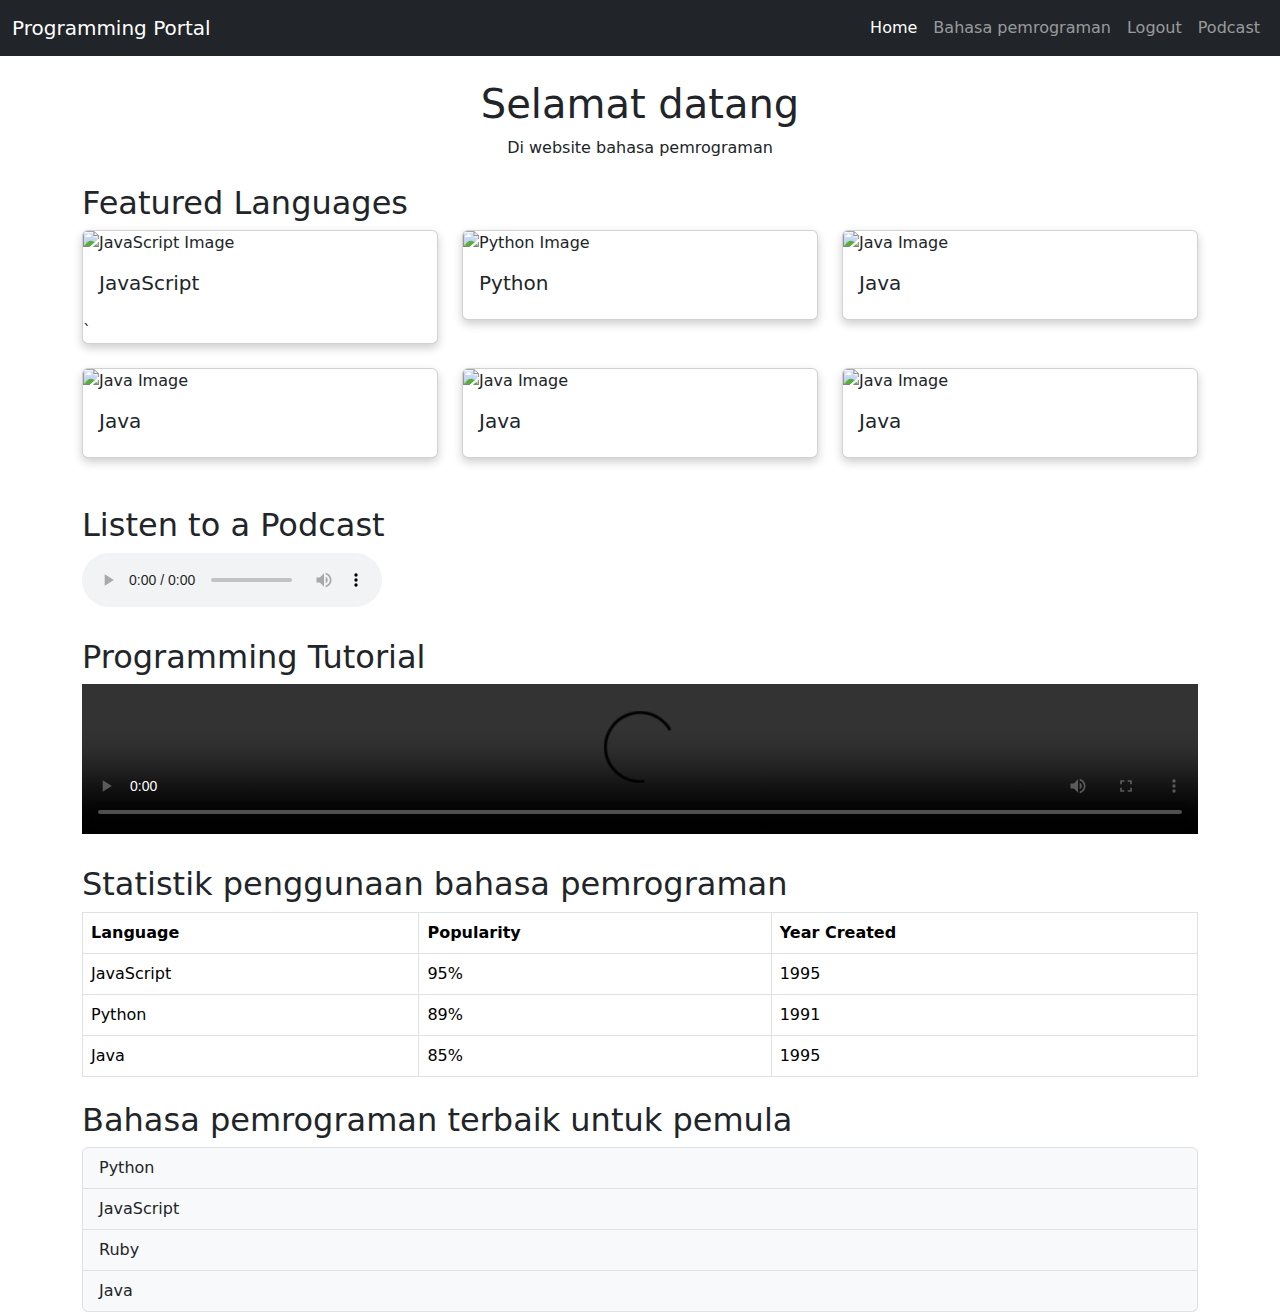
==== index.html @ 71c2c848 "first commit" ====
<!DOCTYPE html>
<html lang="en">
<head>
    <meta charset="UTF-8">
    <meta name="viewport" content="width=device-width, initial-scale=1.0">
    <title>Programming Languages Portal</title>
    <link href="https://cdn.jsdelivr.net/npm/bootstrap@5.3.0/dist/css/bootstrap.min.css" rel="stylesheet">
    <link rel="stylesheet" href="css/styles.css">
</head>
<body>
    <nav class="navbar navbar-expand-lg navbar-dark bg-dark">
        <div class="container-fluid">
            <a class="navbar-brand" href="#">Programming Portal</a>
            <button class="navbar-toggler" type="button" data-bs-toggle="collapse" data-bs-target="#navbarNav">
                <span class="navbar-toggler-icon"></span>
            </button>
            <div class="collapse navbar-collapse" id="navbarNav">
                <ul class="navbar-nav ms-auto">
                    <li class="nav-item">
                        <a class="nav-link active" href="#">Home</a>
                    </li>
                    <li class="nav-item">
                        <a class="nav-link" href="#languages">Bahasa pemrograman</a>
                    </li>
                    <li class="nav-item">
                        <a class="nav-link" href="login.html">Logout</a>
                    </li>
                    <li class="nav-item">
                        <a class="nav-link" href="#podcast">Podcast</a>
                    </li>
                </ul>
            </div>
        </div>
    </nav>

    <div class="container mt-4">
        <header class="text-center">
            <h1>Selamat datang</h1>
            <p>Di website bahasa pemrograman</p>
        </header>

        <section id="languages" class="mt-4">
            <h2>Featured Languages</h2>
            <div class="row">
                <div class="col-md-4">
                    <div class="card mb-4">
                        <img src="https://via.placeholder.com/150" class="card-img-top" alt="JavaScript Image">
                        <div class="card-body">
                            <h5 class="card-title">JavaScript</h5>
                            <p class="card-text"></p>
                        </div>`
                    </div>
                </div>
                <div class="col-md-4">
                    <div class="card mb-4">
                        <img src="https://via.placeholder.com/150" class="card-img-top" alt="Python Image">
                        <div class="card-body">
                            <h5 class="card-title">Python</h5>
                            <p class="card-text"></p>
                        </div>
                    </div>
                </div>
                <div class="col-md-4">
                    <div class="card mb-4">
                        <img src="https://via.placeholder.com/150" class="card-img-top" alt="Java Image">
                        <div class="card-body">
                            <h5 class="card-title">Java</h5>
                            <p class="card-text"></p>
                        </div>
                    </div>
                </div>
                <div class="col-md-4">
                    <div class="card mb-4">
                        <img src="https://via.placeholder.com/150" class="card-img-top" alt="Java Image">
                        <div class="card-body">
                            <h5 class="card-title">Java</h5>
                            <p class="card-text"></p>
                        </div>
                    </div>
                </div>
                <div class="col-md-4">
                    <div class="card mb-4">
                        <img src="https://via.placeholder.com/150" class="card-img-top" alt="Java Image">
                        <div class="card-body">
                            <h5 class="card-title">Java</h5>
                            <p class="card-text"></p>
                        </div>
                    </div>
                </div>
                <div class="col-md-4">
                    <div class="card mb-4">
                        <img src="https://via.placeholder.com/150" class="card-img-top" alt="Java Image">
                        <div class="card-body">
                            <h5 class="card-title">Java</h5>
                            <p class="card-text"></p>
                        </div>
                    </div>
                </div>
            </div>
        </section>

        <section id="podcast"class="mt-4">
            <h2>Listen to a Podcast</h2>
            <audio controls>
                <source src="sample-audio.mp3" type="audio/mpeg">
                Your browser does not support the audio element.
            </audio>
        </section>

        <section class="mt-4">
            <h2>Programming Tutorial</h2>
            <video controls width="100%">
                <source src="sample-video.mp4" type="video/mp4">
                Your browser does not support the video element.
            </video>
        </section>

        <section class="mt-4">
            <h2>Statistik penggunaan bahasa pemrograman</h2>
            <table class="table table-bordered">
                <thead>
                    <tr>
                        <th>Language</th>
                        <th>Popularity</th>
                        <th>Year Created</th>
                    </tr>
                </thead>
                <tbody>
                    <tr>
                        <td>JavaScript</td>
                        <td>95%</td>
                        <td>1995</td>
                    </tr>
                    <tr>
                        <td>Python</td>
                        <td>89%</td>
                        <td>1991</td>
                    </tr>
                    <tr>
                        <td>Java</td>
                        <td>85%</td>
                        <td>1995</td>
                    </tr>
                </tbody>
            </table>
        </section>

        <section class="mt-4">
            <h2>Bahasa pemrograman terbaik untuk pemula</h2>
            <ul class="list-group">
                <li class="list-group-item">Python</li>
                <li class="list-group-item">JavaScript</li>
                <li class="list-group-item">Ruby</li>
                <li class="list-group-item">Java</li>
            </ul>
        </section>
    </div>

  
    <script src="https://cdn.jsdelivr.net/npm/bootstrap@5.3.0/dist/js/bootstrap.bundle.min.js"></script>
</body>
</html>
---- css/styles.css ----
html, body {
    height: 100%;
}

.card {
    box-shadow: 0px 4px 10px rgba(0, 0, 0, 0.2);
}

.list-group-item {
    background-color: #f8f9fa;
}

.footer {
    padding: 15px;
    text-align: center;
    color: white;
}
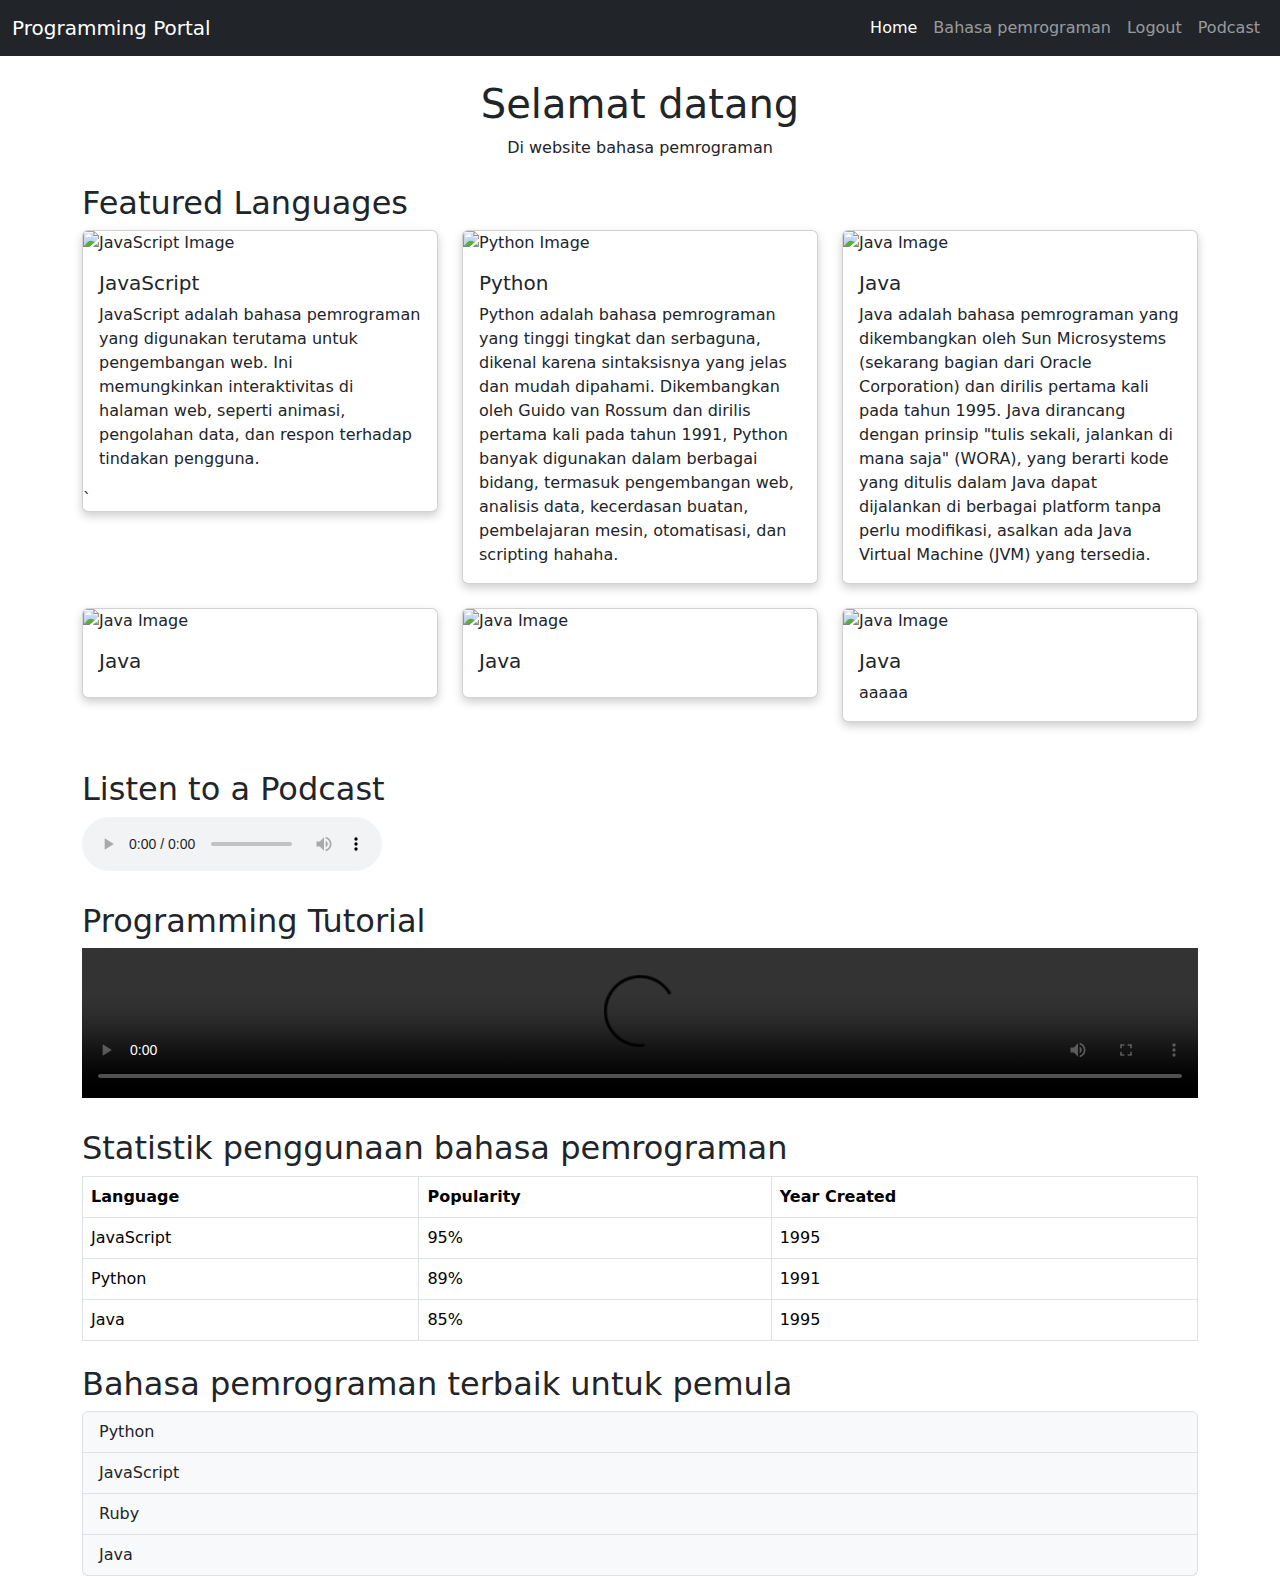
==== commit 5b2179a8: "test" ====
--- a/index.html
+++ b/index.html
@@ -1,162 +1,215 @@
 <!DOCTYPE html>
 <html lang="en">
-<head>
-    <meta charset="UTF-8">
-    <meta name="viewport" content="width=device-width, initial-scale=1.0">
+  <head>
+    <meta charset="UTF-8" />
+    <meta name="viewport" content="width=device-width, initial-scale=1.0" />
     <title>Programming Languages Portal</title>
-    <link href="https://cdn.jsdelivr.net/npm/bootstrap@5.3.0/dist/css/bootstrap.min.css" rel="stylesheet">
-    <link rel="stylesheet" href="css/styles.css">
-</head>
-<body>
+    <link
+      href="https://cdn.jsdelivr.net/npm/bootstrap@5.3.0/dist/css/bootstrap.min.css"
+      rel="stylesheet"
+    />
+    <link rel="stylesheet" href="css/styles.css" />
+  </head>
+  <body>
     <nav class="navbar navbar-expand-lg navbar-dark bg-dark">
-        <div class="container-fluid">
-            <a class="navbar-brand" href="#">Programming Portal</a>
-            <button class="navbar-toggler" type="button" data-bs-toggle="collapse" data-bs-target="#navbarNav">
-                <span class="navbar-toggler-icon"></span>
-            </button>
-            <div class="collapse navbar-collapse" id="navbarNav">
-                <ul class="navbar-nav ms-auto">
-                    <li class="nav-item">
-                        <a class="nav-link active" href="#">Home</a>
-                    </li>
-                    <li class="nav-item">
-                        <a class="nav-link" href="#languages">Bahasa pemrograman</a>
-                    </li>
-                    <li class="nav-item">
-                        <a class="nav-link" href="login.html">Logout</a>
-                    </li>
-                    <li class="nav-item">
-                        <a class="nav-link" href="#podcast">Podcast</a>
-                    </li>
-                </ul>
-            </div>
+      <div class="container-fluid">
+        <a class="navbar-brand" href="#">Programming Portal</a>
+        <button
+          class="navbar-toggler"
+          type="button"
+          data-bs-toggle="collapse"
+          data-bs-target="#navbarNav"
+        >
+          <span class="navbar-toggler-icon"></span>
+        </button>
+        <div class="collapse navbar-collapse" id="navbarNav">
+          <ul class="navbar-nav ms-auto">
+            <li class="nav-item">
+              <a class="nav-link active" href="#">Home</a>
+            </li>
+            <li class="nav-item">
+              <a class="nav-link" href="#languages">Bahasa pemrograman</a>
+            </li>
+            <li class="nav-item">
+              <a class="nav-link" href="login.html">Logout</a>
+            </li>
+            <li class="nav-item">
+              <a class="nav-link" href="#podcast">Podcast</a>
+            </li>
+          </ul>
         </div>
+      </div>
     </nav>
 
     <div class="container mt-4">
-        <header class="text-center">
-            <h1>Selamat datang</h1>
-            <p>Di website bahasa pemrograman</p>
-        </header>
-
-        <section id="languages" class="mt-4">
-            <h2>Featured Languages</h2>
-            <div class="row">
-                <div class="col-md-4">
-                    <div class="card mb-4">
-                        <img src="https://via.placeholder.com/150" class="card-img-top" alt="JavaScript Image">
-                        <div class="card-body">
-                            <h5 class="card-title">JavaScript</h5>
-                            <p class="card-text"></p>
-                        </div>`
-                    </div>
-                </div>
-                <div class="col-md-4">
-                    <div class="card mb-4">
-                        <img src="https://via.placeholder.com/150" class="card-img-top" alt="Python Image">
-                        <div class="card-body">
-                            <h5 class="card-title">Python</h5>
-                            <p class="card-text"></p>
-                        </div>
-                    </div>
-                </div>
-                <div class="col-md-4">
-                    <div class="card mb-4">
-                        <img src="https://via.placeholder.com/150" class="card-img-top" alt="Java Image">
-                        <div class="card-body">
-                            <h5 class="card-title">Java</h5>
-                            <p class="card-text"></p>
-                        </div>
-                    </div>
-                </div>
-                <div class="col-md-4">
-                    <div class="card mb-4">
-                        <img src="https://via.placeholder.com/150" class="card-img-top" alt="Java Image">
-                        <div class="card-body">
-                            <h5 class="card-title">Java</h5>
-                            <p class="card-text"></p>
-                        </div>
-                    </div>
-                </div>
-                <div class="col-md-4">
-                    <div class="card mb-4">
-                        <img src="https://via.placeholder.com/150" class="card-img-top" alt="Java Image">
-                        <div class="card-body">
-                            <h5 class="card-title">Java</h5>
-                            <p class="card-text"></p>
-                        </div>
-                    </div>
-                </div>
-                <div class="col-md-4">
-                    <div class="card mb-4">
-                        <img src="https://via.placeholder.com/150" class="card-img-top" alt="Java Image">
-                        <div class="card-body">
-                            <h5 class="card-title">Java</h5>
-                            <p class="card-text"></p>
-                        </div>
-                    </div>
-                </div>
-            </div>
-        </section>
-
-        <section id="podcast"class="mt-4">
-            <h2>Listen to a Podcast</h2>
-            <audio controls>
-                <source src="sample-audio.mp3" type="audio/mpeg">
-                Your browser does not support the audio element.
-            </audio>
-        </section>
-
-        <section class="mt-4">
-            <h2>Programming Tutorial</h2>
-            <video controls width="100%">
-                <source src="sample-video.mp4" type="video/mp4">
-                Your browser does not support the video element.
-            </video>
-        </section>
-
-        <section class="mt-4">
-            <h2>Statistik penggunaan bahasa pemrograman</h2>
-            <table class="table table-bordered">
-                <thead>
-                    <tr>
-                        <th>Language</th>
-                        <th>Popularity</th>
-                        <th>Year Created</th>
-                    </tr>
-                </thead>
-                <tbody>
-                    <tr>
-                        <td>JavaScript</td>
-                        <td>95%</td>
-                        <td>1995</td>
-                    </tr>
-                    <tr>
-                        <td>Python</td>
-                        <td>89%</td>
-                        <td>1991</td>
-                    </tr>
-                    <tr>
-                        <td>Java</td>
-                        <td>85%</td>
-                        <td>1995</td>
-                    </tr>
-                </tbody>
-            </table>
-        </section>
-
-        <section class="mt-4">
-            <h2>Bahasa pemrograman terbaik untuk pemula</h2>
-            <ul class="list-group">
-                <li class="list-group-item">Python</li>
-                <li class="list-group-item">JavaScript</li>
-                <li class="list-group-item">Ruby</li>
-                <li class="list-group-item">Java</li>
-            </ul>
-        </section>
+      <header class="text-center">
+        <h1>Selamat datang</h1>
+        <p>Di website bahasa pemrograman</p>
+      </header>
+
+      <section id="languages" class="mt-4">
+        <h2>Featured Languages</h2>
+        <div class="row">
+          <div class="col-md-4">
+            <div class="card mb-4">
+              <img
+                src="https://via.placeholder.com/150"
+                class="card-img-top"
+                alt="JavaScript Image"
+              />
+              <div class="card-body">
+                <h5 class="card-title">JavaScript</h5>
+                <p class="card-text">
+                  JavaScript adalah bahasa pemrograman yang digunakan terutama
+                  untuk pengembangan web. Ini memungkinkan interaktivitas di
+                  halaman web, seperti animasi, pengolahan data, dan respon
+                  terhadap tindakan pengguna.
+                </p>
+              </div>
+              `
+            </div>
+          </div>
+          <div class="col-md-4">
+            <div class="card mb-4">
+              <img
+                src="https://via.placeholder.com/150"
+                class="card-img-top"
+                alt="Python Image"
+              />
+              <div class="card-body">
+                <h5 class="card-title">Python</h5>
+                <p class="card-text">
+                  Python adalah bahasa pemrograman yang tinggi tingkat dan
+                  serbaguna, dikenal karena sintaksisnya yang jelas dan mudah
+                  dipahami. Dikembangkan oleh Guido van Rossum dan dirilis
+                  pertama kali pada tahun 1991, Python banyak digunakan dalam
+                  berbagai bidang, termasuk pengembangan web, analisis data,
+                  kecerdasan buatan, pembelajaran mesin, otomatisasi, dan
+                  scripting hahaha.
+                </p>
+              </div>
+            </div>
+          </div>
+          <div class="col-md-4">
+            <div class="card mb-4">
+              <img
+                src="https://via.placeholder.com/150"
+                class="card-img-top"
+                alt="Java Image"
+              />
+              <div class="card-body">
+                <h5 class="card-title">Java</h5>
+                <p class="card-text">
+                  Java adalah bahasa pemrograman yang dikembangkan oleh Sun
+                  Microsystems (sekarang bagian dari Oracle Corporation) dan
+                  dirilis pertama kali pada tahun 1995. Java dirancang dengan
+                  prinsip "tulis sekali, jalankan di mana saja" (WORA), yang
+                  berarti kode yang ditulis dalam Java dapat dijalankan di
+                  berbagai platform tanpa perlu modifikasi, asalkan ada Java
+                  Virtual Machine (JVM) yang tersedia.
+                </p>
+              </div>
+            </div>
+          </div>
+          <div class="col-md-4">
+            <div class="card mb-4">
+              <img
+                src="https://via.placeholder.com/150"
+                class="card-img-top"
+                alt="Java Image"
+              />
+              <div class="card-body">
+                <h5 class="card-title">Java</h5>
+                <p class="card-text"></p>
+              </div>
+            </div>
+          </div>
+          <div class="col-md-4">
+            <div class="card mb-4">
+              <img
+                src="https://via.placeholder.com/150"
+                class="card-img-top"
+                alt="Java Image"
+              />
+              <div class="card-body">
+                <h5 class="card-title">Java</h5>
+                <p class="card-text"></p>
+              </div>
+            </div>
+          </div>
+          <div class="col-md-4">
+            <div class="card mb-4">
+              <img
+                src="https://via.placeholder.com/150"
+                class="card-img-top"
+                alt="Java Image"
+              />
+              <div class="card-body">
+                <h5 class="card-title">Java</h5>
+                <p class="card-text">aaaaa</p>
+              </div>
+            </div>
+          </div>
+        </div>
+      </section>
+
+      <section id="podcast" class="mt-4">
+        <h2>Listen to a Podcast</h2>
+        <audio controls>
+          <source src="sample-audio.mp3" type="audio/mpeg" />
+          Your browser does not support the audio element.
+        </audio>
+      </section>
+
+      <section class="mt-4">
+        <h2>Programming Tutorial</h2>
+        <video controls width="100%">
+          <source src="sample-video.mp4" type="video/mp4" />
+          Your browser does not support the video element.
+        </video>
+      </section>
+
+      <section class="mt-4">
+        <h2>Statistik penggunaan bahasa pemrograman</h2>
+        <table class="table table-bordered">
+          <thead>
+            <tr>
+              <th>Language</th>
+              <th>Popularity</th>
+              <th>Year Created</th>
+            </tr>
+          </thead>
+          <tbody>
+            <tr>
+              <td>JavaScript</td>
+              <td>95%</td>
+              <td>1995</td>
+            </tr>
+            <tr>
+              <td>Python</td>
+              <td>89%</td>
+              <td>1991</td>
+            </tr>
+            <tr>
+              <td>Java</td>
+              <td>85%</td>
+              <td>1995</td>
+            </tr>
+          </tbody>
+        </table>
+      </section>
+
+      <section class="mt-4">
+        <h2>Bahasa pemrograman terbaik untuk pemula</h2>
+        <ul class="list-group">
+          <li class="list-group-item">Python</li>
+          <li class="list-group-item">JavaScript</li>
+          <li class="list-group-item">Ruby</li>
+          <li class="list-group-item">Java</li>
+        </ul>
+      </section>
     </div>
 
-  
     <script src="https://cdn.jsdelivr.net/npm/bootstrap@5.3.0/dist/js/bootstrap.bundle.min.js"></script>
-</body>
+  </body>
 </html>
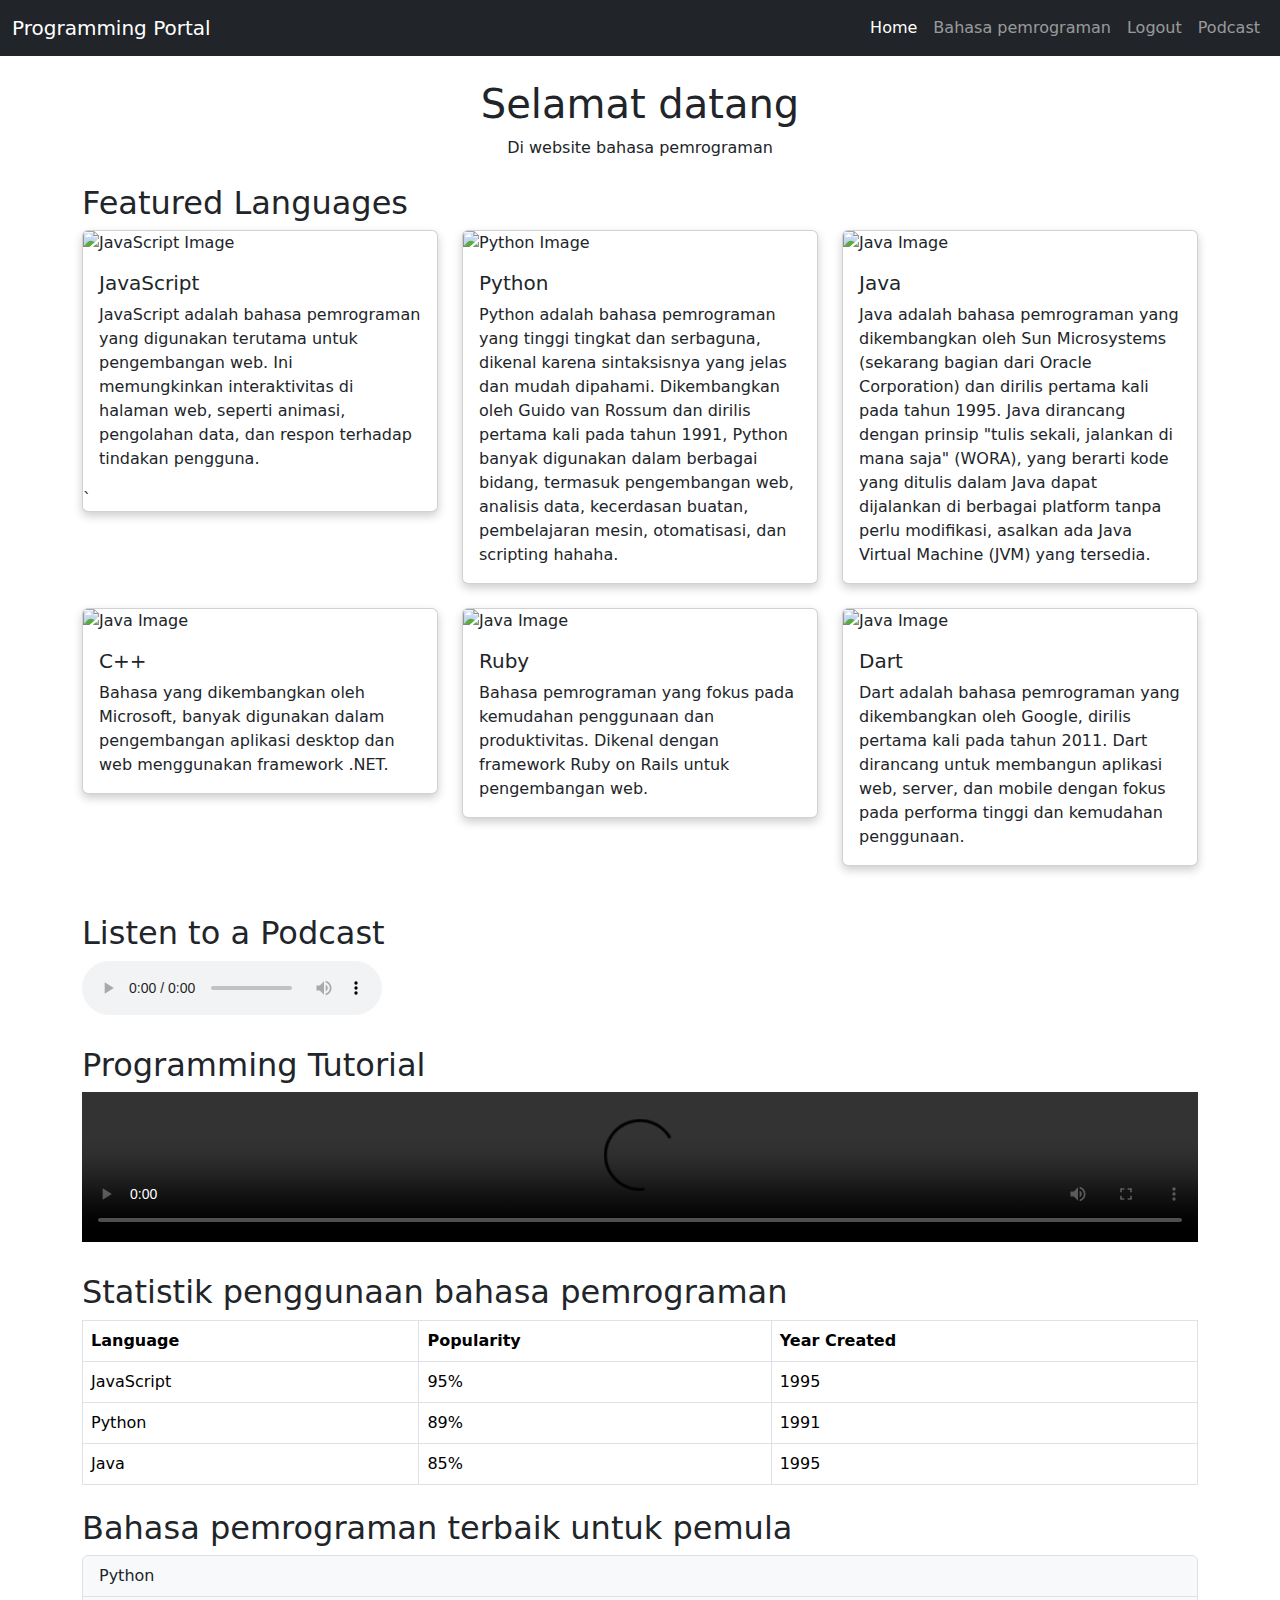
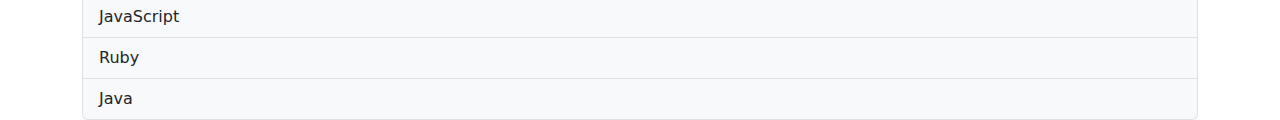
==== commit 89f490d4: "tambah bahasa pemrograman" ====
--- a/index.html
+++ b/index.html
@@ -119,34 +119,47 @@
                 alt="Java Image"
               />
               <div class="card-body">
-                <h5 class="card-title">Java</h5>
-                <p class="card-text"></p>
-              </div>
-            </div>
-          </div>
-          <div class="col-md-4">
-            <div class="card mb-4">
-              <img
-                src="https://via.placeholder.com/150"
-                class="card-img-top"
-                alt="Java Image"
-              />
-              <div class="card-body">
-                <h5 class="card-title">Java</h5>
-                <p class="card-text"></p>
-              </div>
-            </div>
-          </div>
-          <div class="col-md-4">
-            <div class="card mb-4">
-              <img
-                src="https://via.placeholder.com/150"
-                class="card-img-top"
-                alt="Java Image"
-              />
-              <div class="card-body">
-                <h5 class="card-title">Java</h5>
-                <p class="card-text">aaaaa</p>
+                <h5 class="card-title">C++</h5>
+                <p class="card-text">
+                  Bahasa yang dikembangkan oleh Microsoft, banyak digunakan
+                  dalam pengembangan aplikasi desktop dan web menggunakan
+                  framework .NET.
+                </p>
+              </div>
+            </div>
+          </div>
+          <div class="col-md-4">
+            <div class="card mb-4">
+              <img
+                src="https://via.placeholder.com/150"
+                class="card-img-top"
+                alt="Java Image"
+              />
+              <div class="card-body">
+                <h5 class="card-title">Ruby</h5>
+                <p class="card-text">
+                  Bahasa pemrograman yang fokus pada kemudahan penggunaan dan
+                  produktivitas. Dikenal dengan framework Ruby on Rails untuk
+                  pengembangan web.
+                </p>
+              </div>
+            </div>
+          </div>
+          <div class="col-md-4">
+            <div class="card mb-4">
+              <img
+                src="https://via.placeholder.com/150"
+                class="card-img-top"
+                alt="Java Image"
+              />
+              <div class="card-body">
+                <h5 class="card-title">Dart</h5>
+                <p class="card-text">
+                  Dart adalah bahasa pemrograman yang dikembangkan oleh Google,
+                  dirilis pertama kali pada tahun 2011. Dart dirancang untuk
+                  membangun aplikasi web, server, dan mobile dengan fokus pada
+                  performa tinggi dan kemudahan penggunaan.
+                </p>
               </div>
             </div>
           </div>
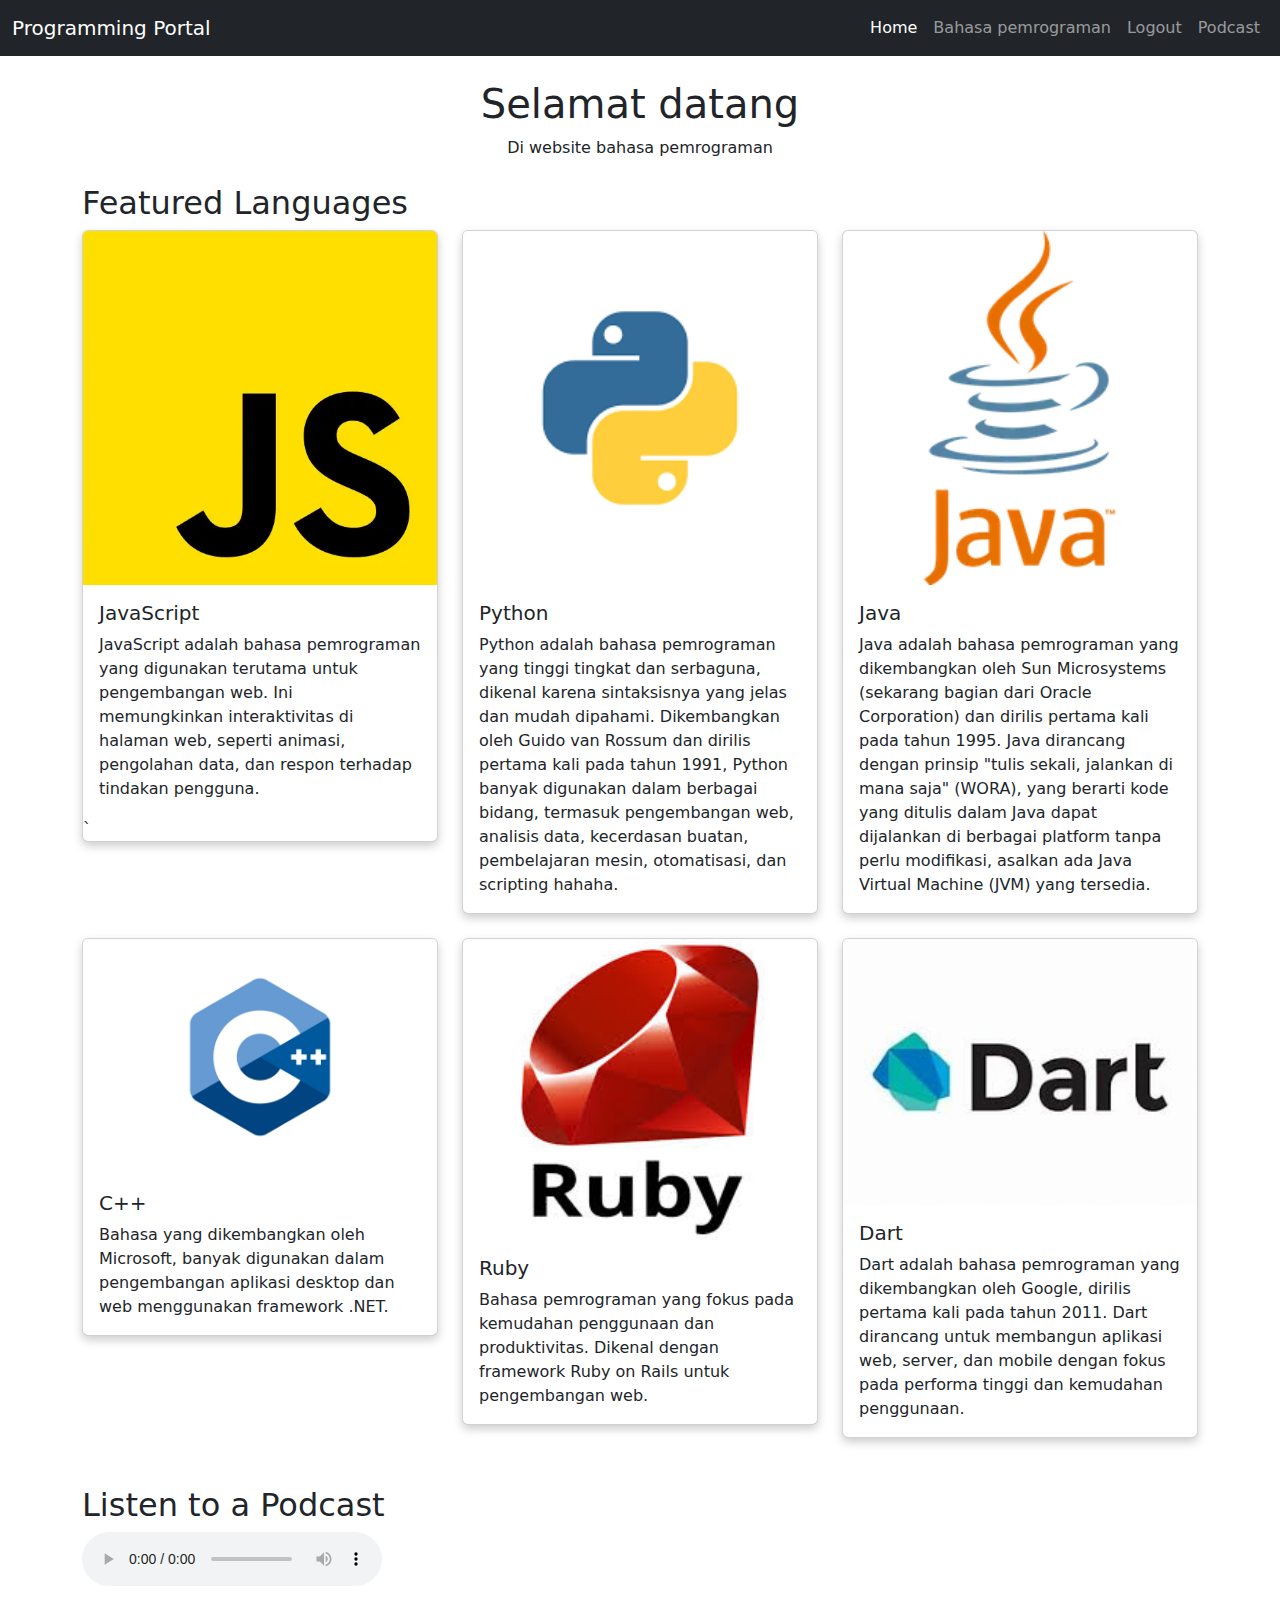
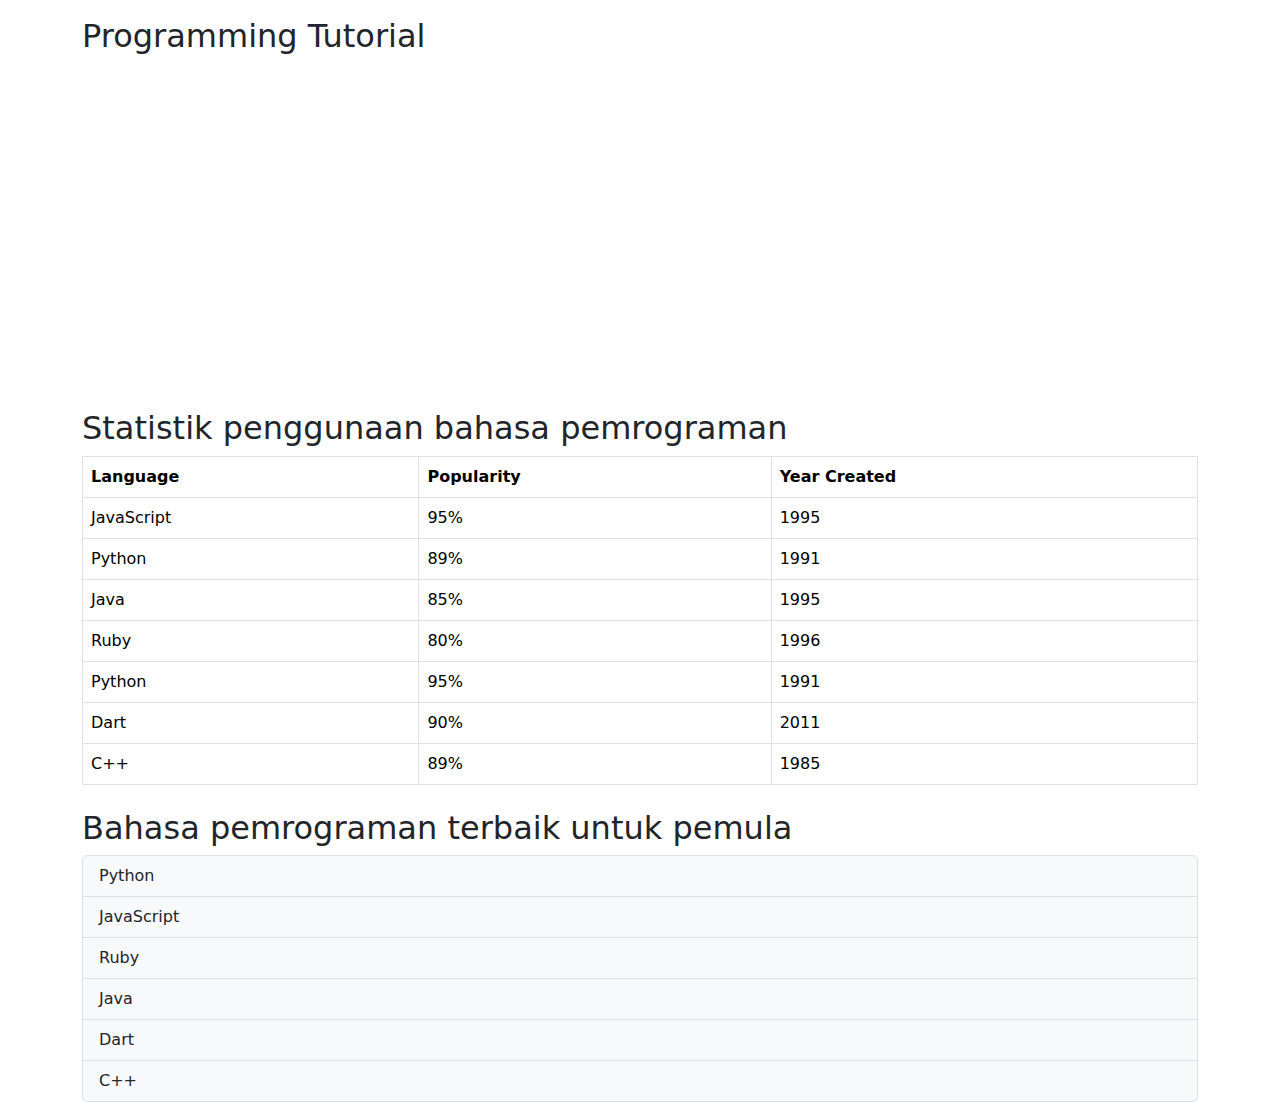
==== commit 36e6f2fe: "feature: add audio, add video and add more stuff" ====
--- a/index.html
+++ b/index.html
@@ -53,7 +53,7 @@
           <div class="col-md-4">
             <div class="card mb-4">
               <img
-                src="https://via.placeholder.com/150"
+                src="image/image-JavaScript.webp"
                 class="card-img-top"
                 alt="JavaScript Image"
               />
@@ -72,7 +72,7 @@
           <div class="col-md-4">
             <div class="card mb-4">
               <img
-                src="https://via.placeholder.com/150"
+                src="image/gambar_python.png"
                 class="card-img-top"
                 alt="Python Image"
               />
@@ -93,7 +93,7 @@
           <div class="col-md-4">
             <div class="card mb-4">
               <img
-                src="https://via.placeholder.com/150"
+                src="image/gambar_java.webp"
                 class="card-img-top"
                 alt="Java Image"
               />
@@ -113,11 +113,7 @@
           </div>
           <div class="col-md-4">
             <div class="card mb-4">
-              <img
-                src="https://via.placeholder.com/150"
-                class="card-img-top"
-                alt="Java Image"
-              />
+              <img src="image/gambar_C++.jpg" class="card-img-top" alt="C++" />
               <div class="card-body">
                 <h5 class="card-title">C++</h5>
                 <p class="card-text">
@@ -131,9 +127,9 @@
           <div class="col-md-4">
             <div class="card mb-4">
               <img
-                src="https://via.placeholder.com/150"
-                class="card-img-top"
-                alt="Java Image"
+                src="image/gambar_ruby.jpg"
+                class="card-img-top"
+                alt="Ruby Image"
               />
               <div class="card-body">
                 <h5 class="card-title">Ruby</h5>
@@ -148,9 +144,9 @@
           <div class="col-md-4">
             <div class="card mb-4">
               <img
-                src="https://via.placeholder.com/150"
-                class="card-img-top"
-                alt="Java Image"
+                src="image/gambar_dart.jpg"
+                class="card-img-top"
+                alt="Dart Image"
               />
               <div class="card-body">
                 <h5 class="card-title">Dart</h5>
@@ -169,17 +165,14 @@
       <section id="podcast" class="mt-4">
         <h2>Listen to a Podcast</h2>
         <audio controls>
-          <source src="sample-audio.mp3" type="audio/mpeg" />
+          <source src="audio/spotifydown.com - Pemuja Rahasia.mp3" type="audio/mpeg" />
           Your browser does not support the audio element.
         </audio>
       </section>
 
       <section class="mt-4">
         <h2>Programming Tutorial</h2>
-        <video controls width="100%">
-          <source src="sample-video.mp4" type="video/mp4" />
-          Your browser does not support the video element.
-        </video>
+        <iframe width="560" height="315" src="https://www.youtube.com/embed/cHKZ7eWiZjM?si=Y8cAEb1rsEZ59eCx" title="YouTube video player" frameborder="0" allow="accelerometer; autoplay; clipboard-write; encrypted-media; gyroscope; picture-in-picture; web-share" referrerpolicy="strict-origin-when-cross-origin" allowfullscreen></iframe>
       </section>
 
       <section class="mt-4">
@@ -208,6 +201,26 @@
               <td>85%</td>
               <td>1995</td>
             </tr>
+            <tr>
+                <td>Ruby</td>
+                <td>80%</td>
+                <td>1996</td>
+              </tr>
+              <tr>
+                <td>Python</td>
+                <td>95%</td>
+                <td>1991</td>
+              </tr>
+              <tr>
+                <td>Dart</td>
+                <td>90%</td>
+                <td>2011</td>
+              </tr>
+              <tr>
+                <td>C++</td>
+                <td>89%</td>
+                <td>1985</td>
+              </tr>
           </tbody>
         </table>
       </section>
@@ -219,6 +232,9 @@
           <li class="list-group-item">JavaScript</li>
           <li class="list-group-item">Ruby</li>
           <li class="list-group-item">Java</li>
+          <li class="list-group-item">Dart</li>
+          <li class="list-group-item">C++</li>
+        
         </ul>
       </section>
     </div>
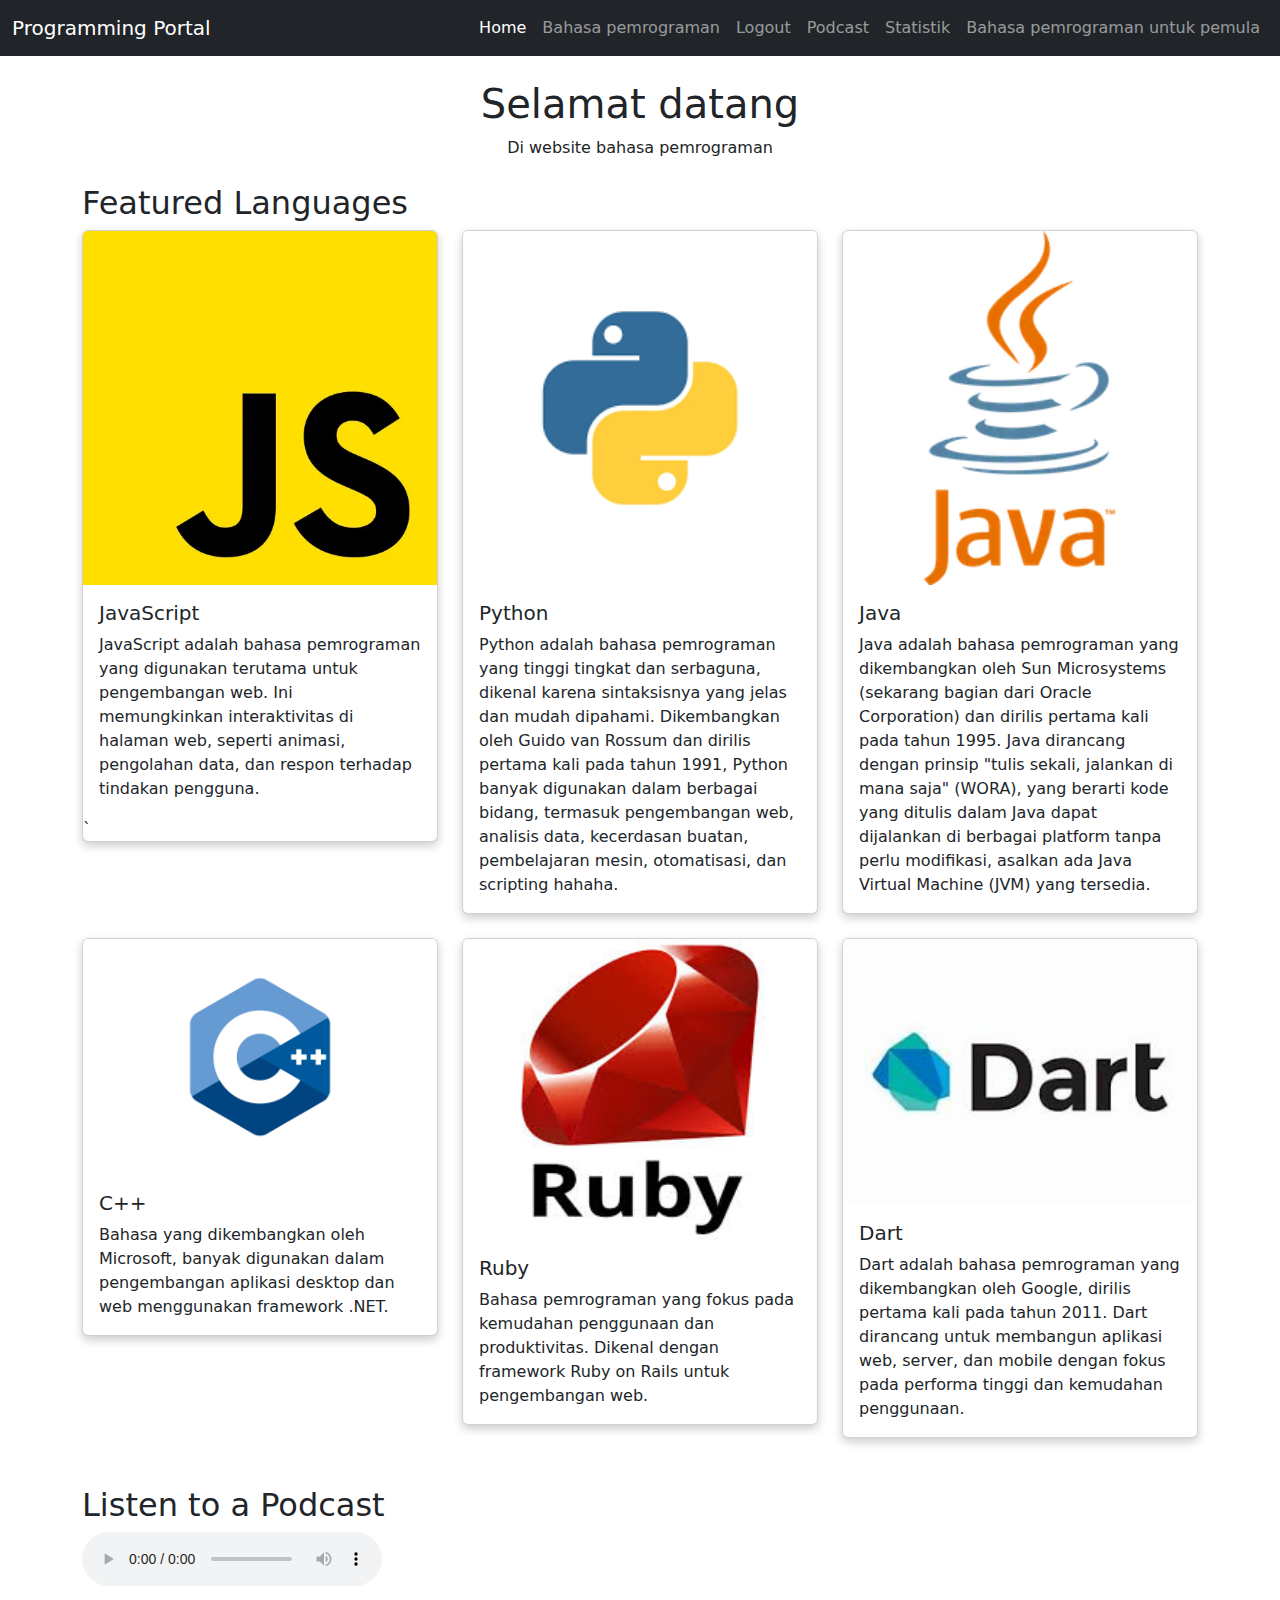
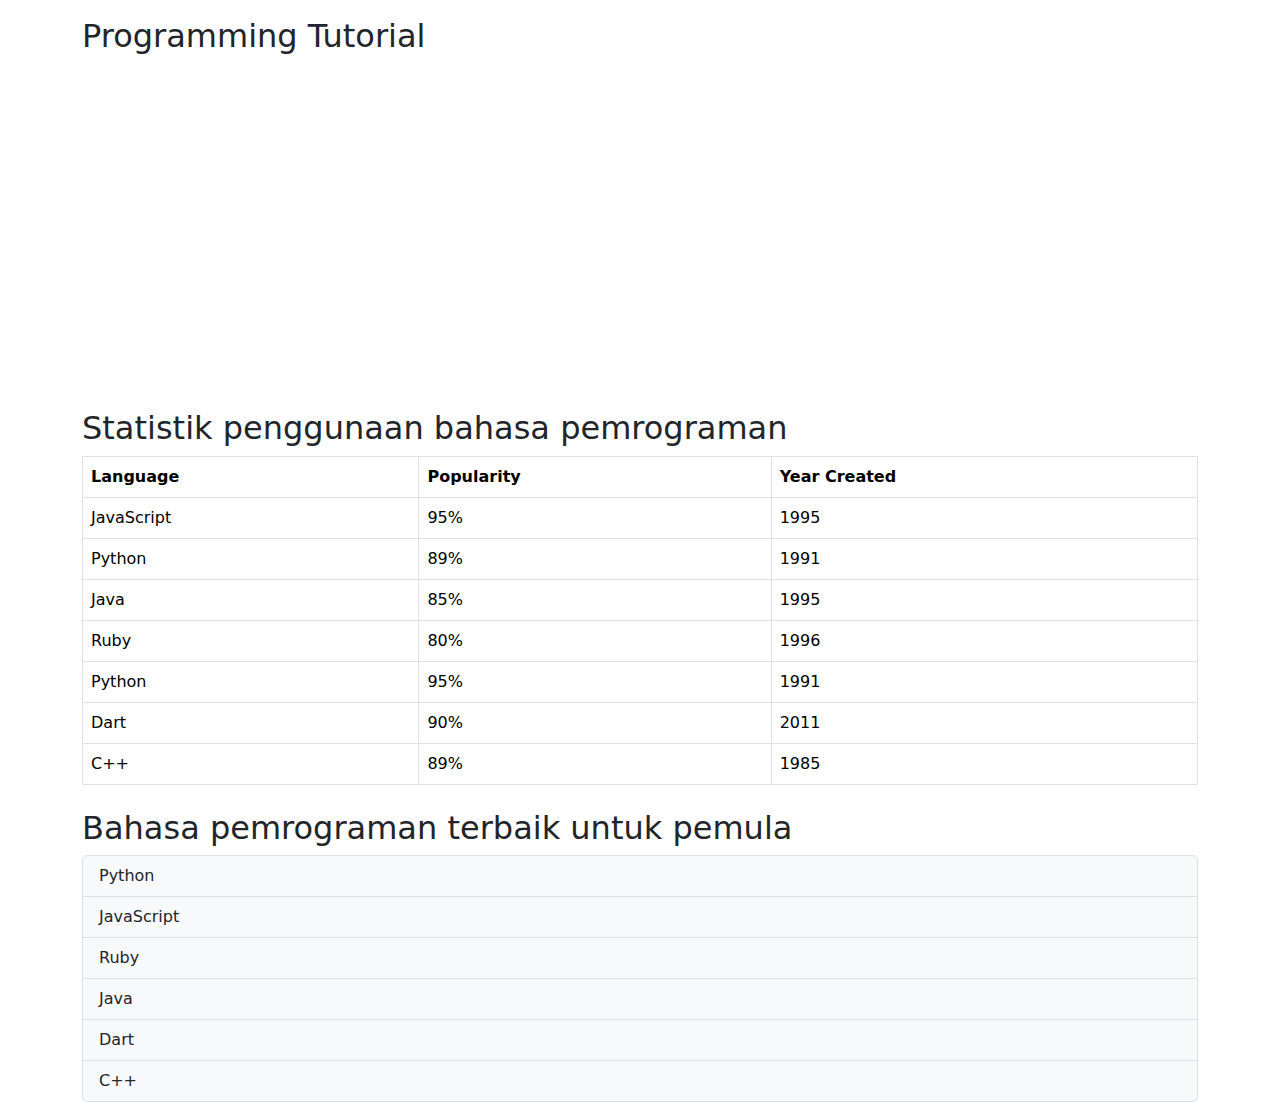
==== commit ae7bc305: "feature: add Navbar" ====
--- a/index.html
+++ b/index.html
@@ -36,6 +36,14 @@
             <li class="nav-item">
               <a class="nav-link" href="#podcast">Podcast</a>
             </li>
+            <li class="nav-item">
+                <a class="nav-link" href="#apaaja">Statistik</a>
+              </li>
+              <li class="nav-item">
+                <a class="nav-link" href="#apakek">Bahasa pemrograman untuk pemula</a>
+              </li>
+              
+            
           </ul>
         </div>
       </div>
@@ -175,9 +183,13 @@
         <iframe width="560" height="315" src="https://www.youtube.com/embed/cHKZ7eWiZjM?si=Y8cAEb1rsEZ59eCx" title="YouTube video player" frameborder="0" allow="accelerometer; autoplay; clipboard-write; encrypted-media; gyroscope; picture-in-picture; web-share" referrerpolicy="strict-origin-when-cross-origin" allowfullscreen></iframe>
       </section>
 
-      <section class="mt-4">
+    
+
+      <section class="mt-4" id="apakek">
         <h2>Statistik penggunaan bahasa pemrograman</h2>
-        <table class="table table-bordered">
+        <table class="table table-bordered">    
+            
+
           <thead>
             <tr>
               <th>Language</th>
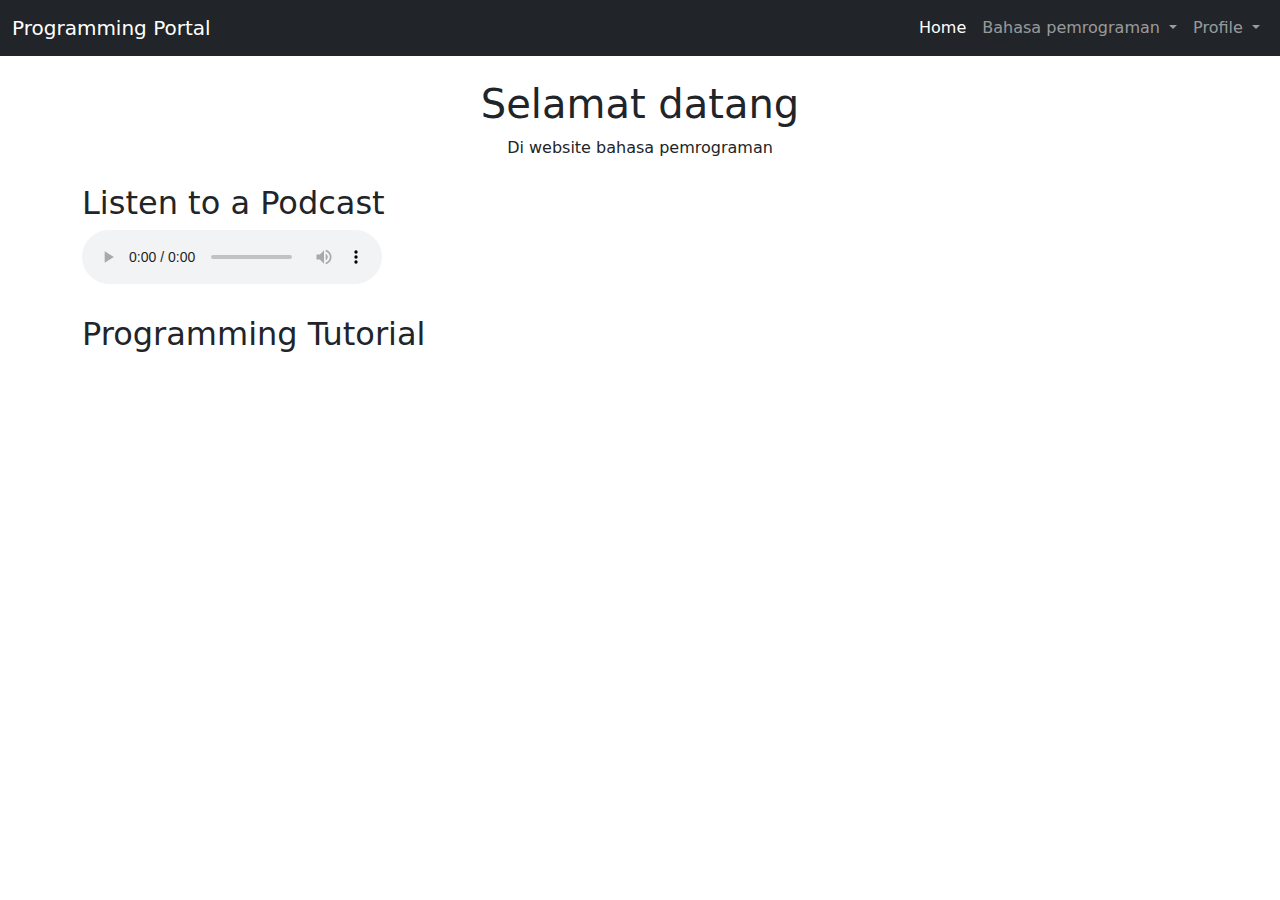
==== commit 84436faf: "UI: redesign the navbar. Feature: Add profile page in profile bar" ====
--- a/index.html
+++ b/index.html
@@ -25,29 +25,49 @@
         <div class="collapse navbar-collapse" id="navbarNav">
           <ul class="navbar-nav ms-auto">
             <li class="nav-item">
-              <a class="nav-link active" href="#">Home</a>
+              <a class="nav-link active" href="index.html">Home</a>
             </li>
-            <li class="nav-item">
-              <a class="nav-link" href="#languages">Bahasa pemrograman</a>
+            <li class="nav-item dropdown">
+              <a
+                class="nav-link dropdown-toggle"
+                href="#"
+                id="navbarProfile"
+                role="button"
+                data-bs-toggle="dropdown"
+                aria-expanded="false"
+              >
+                Bahasa pemrograman
+              </a>
+              <ul class="dropdown-menu dropdown-menu-end" aria-labelledby="navbarProfile">
+                <li><a class="dropdown-item" href="language.html">Bahasa pemrograman</a></li>
+                <li class="nav-item"><a class="dropdown-item" href="#apakek">Statistik</a></li>
+                <li class="nav-item"><a class="dropdown-item" href="#apakek">Bahasa pemrograman untuk pemula</a></li>
+
+              </ul>
             </li>
-            <li class="nav-item">
-              <a class="nav-link" href="login.html">Logout</a>
+           
+            <li class="nav-item dropdown">
+              <a
+                class="nav-link dropdown-toggle"
+                href="#"
+                id="navbarProfile"
+                role="button"
+                data-bs-toggle="dropdown"
+                aria-expanded="false"
+              >
+                Profile
+              </a>
+              <ul class="dropdown-menu dropdown-menu-end" aria-labelledby="navbarProfile">
+                <li><a class="dropdown-item" href="profile.html">View Profile</a></li>
+                <li><hr class="dropdown-divider" /></li>
+                <li><a class="dropdown-item" href="login.html">Logout</a></li>
+              </ul>
             </li>
-            <li class="nav-item">
-              <a class="nav-link" href="#podcast">Podcast</a>
-            </li>
-            <li class="nav-item">
-                <a class="nav-link" href="#apaaja">Statistik</a>
-              </li>
-              <li class="nav-item">
-                <a class="nav-link" href="#apakek">Bahasa pemrograman untuk pemula</a>
-              </li>
-              
-            
           </ul>
         </div>
       </div>
     </nav>
+    
 
     <div class="container mt-4">
       <header class="text-center">
@@ -55,120 +75,7 @@
         <p>Di website bahasa pemrograman</p>
       </header>
 
-      <section id="languages" class="mt-4">
-        <h2>Featured Languages</h2>
-        <div class="row">
-          <div class="col-md-4">
-            <div class="card mb-4">
-              <img
-                src="image/image-JavaScript.webp"
-                class="card-img-top"
-                alt="JavaScript Image"
-              />
-              <div class="card-body">
-                <h5 class="card-title">JavaScript</h5>
-                <p class="card-text">
-                  JavaScript adalah bahasa pemrograman yang digunakan terutama
-                  untuk pengembangan web. Ini memungkinkan interaktivitas di
-                  halaman web, seperti animasi, pengolahan data, dan respon
-                  terhadap tindakan pengguna.
-                </p>
-              </div>
-              `
-            </div>
-          </div>
-          <div class="col-md-4">
-            <div class="card mb-4">
-              <img
-                src="image/gambar_python.png"
-                class="card-img-top"
-                alt="Python Image"
-              />
-              <div class="card-body">
-                <h5 class="card-title">Python</h5>
-                <p class="card-text">
-                  Python adalah bahasa pemrograman yang tinggi tingkat dan
-                  serbaguna, dikenal karena sintaksisnya yang jelas dan mudah
-                  dipahami. Dikembangkan oleh Guido van Rossum dan dirilis
-                  pertama kali pada tahun 1991, Python banyak digunakan dalam
-                  berbagai bidang, termasuk pengembangan web, analisis data,
-                  kecerdasan buatan, pembelajaran mesin, otomatisasi, dan
-                  scripting hahaha.
-                </p>
-              </div>
-            </div>
-          </div>
-          <div class="col-md-4">
-            <div class="card mb-4">
-              <img
-                src="image/gambar_java.webp"
-                class="card-img-top"
-                alt="Java Image"
-              />
-              <div class="card-body">
-                <h5 class="card-title">Java</h5>
-                <p class="card-text">
-                  Java adalah bahasa pemrograman yang dikembangkan oleh Sun
-                  Microsystems (sekarang bagian dari Oracle Corporation) dan
-                  dirilis pertama kali pada tahun 1995. Java dirancang dengan
-                  prinsip "tulis sekali, jalankan di mana saja" (WORA), yang
-                  berarti kode yang ditulis dalam Java dapat dijalankan di
-                  berbagai platform tanpa perlu modifikasi, asalkan ada Java
-                  Virtual Machine (JVM) yang tersedia.
-                </p>
-              </div>
-            </div>
-          </div>
-          <div class="col-md-4">
-            <div class="card mb-4">
-              <img src="image/gambar_C++.jpg" class="card-img-top" alt="C++" />
-              <div class="card-body">
-                <h5 class="card-title">C++</h5>
-                <p class="card-text">
-                  Bahasa yang dikembangkan oleh Microsoft, banyak digunakan
-                  dalam pengembangan aplikasi desktop dan web menggunakan
-                  framework .NET.
-                </p>
-              </div>
-            </div>
-          </div>
-          <div class="col-md-4">
-            <div class="card mb-4">
-              <img
-                src="image/gambar_ruby.jpg"
-                class="card-img-top"
-                alt="Ruby Image"
-              />
-              <div class="card-body">
-                <h5 class="card-title">Ruby</h5>
-                <p class="card-text">
-                  Bahasa pemrograman yang fokus pada kemudahan penggunaan dan
-                  produktivitas. Dikenal dengan framework Ruby on Rails untuk
-                  pengembangan web.
-                </p>
-              </div>
-            </div>
-          </div>
-          <div class="col-md-4">
-            <div class="card mb-4">
-              <img
-                src="image/gambar_dart.jpg"
-                class="card-img-top"
-                alt="Dart Image"
-              />
-              <div class="card-body">
-                <h5 class="card-title">Dart</h5>
-                <p class="card-text">
-                  Dart adalah bahasa pemrograman yang dikembangkan oleh Google,
-                  dirilis pertama kali pada tahun 2011. Dart dirancang untuk
-                  membangun aplikasi web, server, dan mobile dengan fokus pada
-                  performa tinggi dan kemudahan penggunaan.
-                </p>
-              </div>
-            </div>
-          </div>
-        </div>
-      </section>
+    
 
       <section id="podcast" class="mt-4">
         <h2>Listen to a Podcast</h2>
@@ -185,70 +92,7 @@
 
     
 
-      <section class="mt-4" id="apakek">
-        <h2>Statistik penggunaan bahasa pemrograman</h2>
-        <table class="table table-bordered">    
-            
-
-          <thead>
-            <tr>
-              <th>Language</th>
-              <th>Popularity</th>
-              <th>Year Created</th>
-            </tr>
-          </thead>
-          <tbody>
-            <tr>
-              <td>JavaScript</td>
-              <td>95%</td>
-              <td>1995</td>
-            </tr>
-            <tr>
-              <td>Python</td>
-              <td>89%</td>
-              <td>1991</td>
-            </tr>
-            <tr>
-              <td>Java</td>
-              <td>85%</td>
-              <td>1995</td>
-            </tr>
-            <tr>
-                <td>Ruby</td>
-                <td>80%</td>
-                <td>1996</td>
-              </tr>
-              <tr>
-                <td>Python</td>
-                <td>95%</td>
-                <td>1991</td>
-              </tr>
-              <tr>
-                <td>Dart</td>
-                <td>90%</td>
-                <td>2011</td>
-              </tr>
-              <tr>
-                <td>C++</td>
-                <td>89%</td>
-                <td>1985</td>
-              </tr>
-          </tbody>
-        </table>
-      </section>
-
-      <section class="mt-4">
-        <h2>Bahasa pemrograman terbaik untuk pemula</h2>
-        <ul class="list-group">
-          <li class="list-group-item">Python</li>
-          <li class="list-group-item">JavaScript</li>
-          <li class="list-group-item">Ruby</li>
-          <li class="list-group-item">Java</li>
-          <li class="list-group-item">Dart</li>
-          <li class="list-group-item">C++</li>
-        
-        </ul>
-      </section>
+     
     </div>
 
     <script src="https://cdn.jsdelivr.net/npm/bootstrap@5.3.0/dist/js/bootstrap.bundle.min.js"></script>
--- a/css/styles.css
+++ b/css/styles.css
@@ -15,3 +15,5 @@
     text-align: center;
     color: white;
 }
+
+
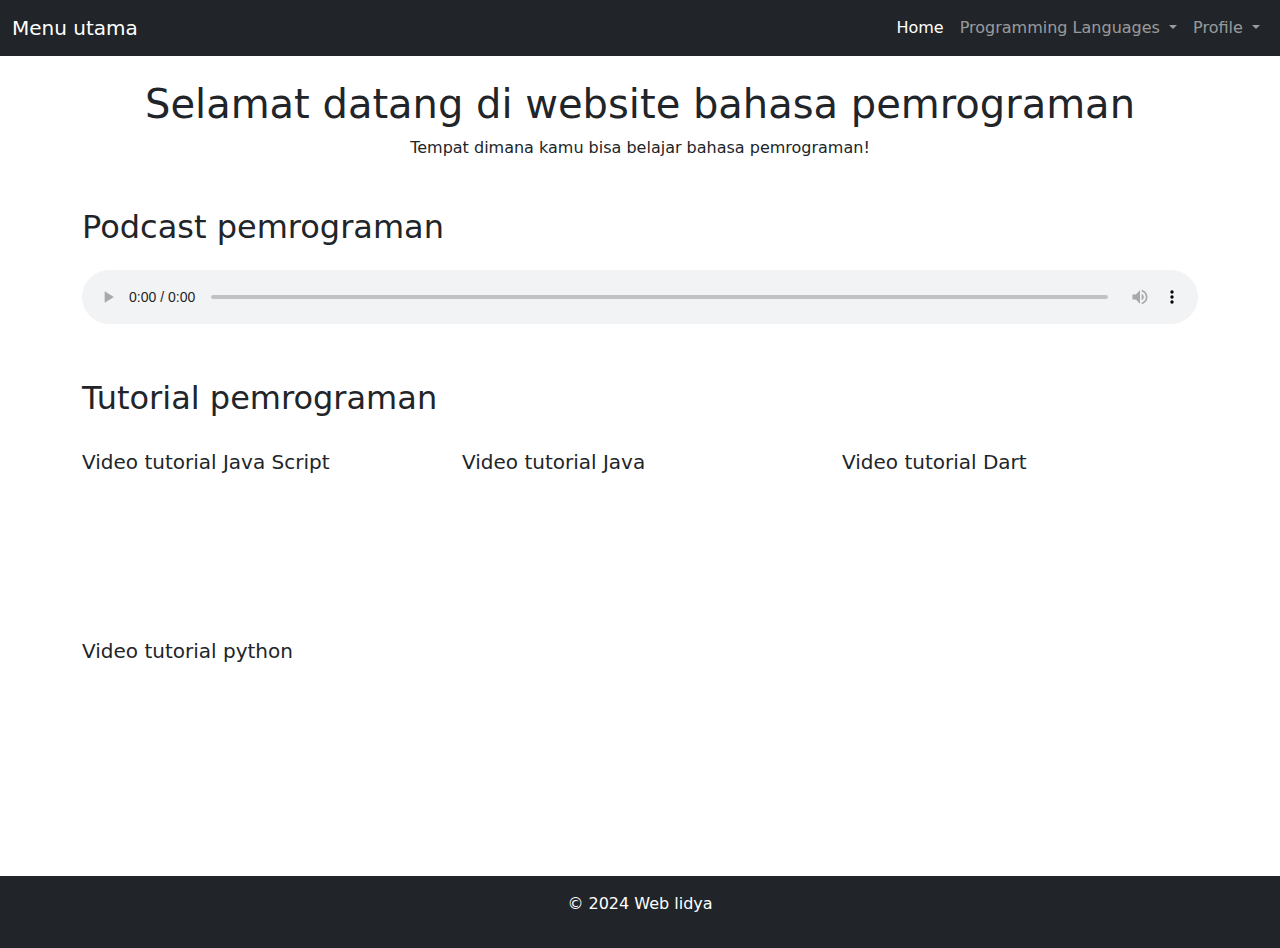
==== commit e3ca9388: "UI: edit some tag & position on home" ====
--- a/index.html
+++ b/index.html
@@ -1,100 +1,126 @@
 <!DOCTYPE html>
 <html lang="en">
-  <head>
-    <meta charset="UTF-8" />
-    <meta name="viewport" content="width=device-width, initial-scale=1.0" />
-    <title>Programming Languages Portal</title>
-    <link
-      href="https://cdn.jsdelivr.net/npm/bootstrap@5.3.0/dist/css/bootstrap.min.css"
-      rel="stylesheet"
-    />
-    <link rel="stylesheet" href="css/styles.css" />
-  </head>
-  <body>
-    <nav class="navbar navbar-expand-lg navbar-dark bg-dark">
-      <div class="container-fluid">
-        <a class="navbar-brand" href="#">Programming Portal</a>
-        <button
-          class="navbar-toggler"
-          type="button"
-          data-bs-toggle="collapse"
-          data-bs-target="#navbarNav"
-        >
-          <span class="navbar-toggler-icon"></span>
-        </button>
-        <div class="collapse navbar-collapse" id="navbarNav">
-          <ul class="navbar-nav ms-auto">
-            <li class="nav-item">
-              <a class="nav-link active" href="index.html">Home</a>
-            </li>
-            <li class="nav-item dropdown">
-              <a
-                class="nav-link dropdown-toggle"
-                href="#"
-                id="navbarProfile"
-                role="button"
-                data-bs-toggle="dropdown"
-                aria-expanded="false"
-              >
-                Bahasa pemrograman
-              </a>
-              <ul class="dropdown-menu dropdown-menu-end" aria-labelledby="navbarProfile">
-                <li><a class="dropdown-item" href="language.html">Bahasa pemrograman</a></li>
-                <li class="nav-item"><a class="dropdown-item" href="#apakek">Statistik</a></li>
-                <li class="nav-item"><a class="dropdown-item" href="#apakek">Bahasa pemrograman untuk pemula</a></li>
 
-              </ul>
-            </li>
-           
-            <li class="nav-item dropdown">
-              <a
-                class="nav-link dropdown-toggle"
-                href="#"
-                id="navbarProfile"
-                role="button"
-                data-bs-toggle="dropdown"
-                aria-expanded="false"
-              >
-                Profile
-              </a>
-              <ul class="dropdown-menu dropdown-menu-end" aria-labelledby="navbarProfile">
-                <li><a class="dropdown-item" href="profile.html">View Profile</a></li>
-                <li><hr class="dropdown-divider" /></li>
-                <li><a class="dropdown-item" href="login.html">Logout</a></li>
-              </ul>
-            </li>
-          </ul>
+<head>
+  <meta charset="UTF-8" />
+  <meta name="viewport" content="width=device-width, initial-scale=1.0" />
+  <title>Programming Languages Portal</title>
+  <link href="https://cdn.jsdelivr.net/npm/bootstrap@5.3.0/dist/css/bootstrap.min.css" rel="stylesheet" />
+  <link rel="stylesheet" href="css/styles.css" />
+ 
+</head>
+
+
+<body>
+
+  <!-- Navbar -->
+  <nav class="navbar navbar-expand-lg navbar-dark bg-dark">
+    <div class="container-fluid">
+      <a class="navbar-brand" href="#">Menu utama</a>
+      <button class="navbar-toggler" type="button" data-bs-toggle="collapse" data-bs-target="#navbarNav">
+        <span class="navbar-toggler-icon"></span>
+      </button>
+      <div class="collapse navbar-collapse" id="navbarNav">
+        <ul class="navbar-nav ms-auto">
+          <li class="nav-item">
+            <a class="nav-link active" href="index.html">Home</a>
+          </li>
+          <li class="nav-item dropdown">
+            <a class="nav-link dropdown-toggle" href="#" id="navbarProgramming" role="button" data-bs-toggle="dropdown"
+              aria-expanded="false">
+              Programming Languages
+            </a>
+            <ul class="dropdown-menu dropdown-menu-end" aria-labelledby="navbarProgramming">
+              <li><a class="dropdown-item" href="language.html">Bahasa pemrograman</a></li>
+              <li><a class="dropdown-item" href="#statistics">Statistik</a></li>
+              <li><a class="dropdown-item" href="#beginner">Untuk pemula</a></li>
+            </ul>
+          </li>
+          <li class="nav-item dropdown">
+            <a class="nav-link dropdown-toggle" href="#" id="navbarProfile" role="button" data-bs-toggle="dropdown"
+              aria-expanded="false">
+              Profile
+            </a>
+            <ul class="dropdown-menu dropdown-menu-end" aria-labelledby="navbarProfile">
+              <li><a class="dropdown-item" href="profile.html">View Profile</a></li>
+              <li>
+                <hr class="dropdown-divider" />
+              </li>
+              <li><a class="dropdown-item" href="login.html">Logout</a></li>
+            </ul>
+          </li>
+        </ul>
+      </div>
+    </div>
+  </nav>
+
+  <!-- Container -->
+  <div class="container mt-4">
+    <!-- Header Section -->
+    <header class="text-center mb-5">
+      <h1>Selamat datang di website bahasa pemrograman</h1>
+      <p>Tempat dimana kamu bisa belajar bahasa pemrograman!</p>
+    </header>
+
+    <!-- Podcast Section -->
+    <section id="podcast" class="mb-5">
+      <h2>Podcast pemrograman</h2>
+      <audio controls class="w-100 mt-3">
+        <source src="audio/spotifydown.com - Pemuja Rahasia.mp3" type="audio/mpeg" />
+        Your browser does not support the audio element.
+      </audio>
+    </section>
+
+    <!-- Tutorials Section -->
+    <section class="tutorials mb-5">
+      <h2>Tutorial pemrograman</h2>
+      <br>
+      <div class="row">
+        <div class="col-md-4">
+          <h5>Video tutorial Java Script</h5>
+          <div class="iframe-container">
+            <iframe width="100%" src="https://www.youtube.com/embed/SDROba_M42g?si=3pnAOg9-Q2RMxUHW"
+              title="YouTube video player" frameborder="0"
+              allow="accelerometer; autoplay; clipboard-write; encrypted-media; gyroscope; picture-in-picture; web-share"
+              referrerpolicy="strict-origin-when-cross-origin" allowfullscreen></iframe>
+          </div>
+        </div>
+        <div class="col-md-4">
+          <h5>Video tutorial Java</h5>
+          <div class="iframe-container">
+            <iframe width="100%" src="https://www.youtube.com/embed/jiUxHm9l1KY?si=6x8hkSFHZgH46FeA"
+              title="YouTube video player" frameborder="0"
+              allow="accelerometer; autoplay; clipboard-write; encrypted-media; gyroscope; picture-in-picture; web-share"
+              referrerpolicy="strict-origin-when-cross-origin" allowfullscreen></iframe>
+          </div>
+        </div>
+        <div class="col-md-4">
+          <h5>Video tutorial Dart</h5>
+          <div class="iframe-container">
+            <iframe width="100%" src="https://www.youtube.com/embed/-mzXdI27tyk?si=wrkpE2oSYvcw-gg8"
+              title="YouTube video player" frameborder="0"
+              allow="accelerometer; autoplay; clipboard-write; encrypted-media; gyroscope; picture-in-picture; web-share"
+              referrerpolicy="strict-origin-when-cross-origin" allowfullscreen></iframe>
+          </div>
+        </div>
+        <div class="col-md-4">
+          <h5>Video tutorial python</h5>
+          <div class="iframe-container">
+            <iframe width="100%" src="https://www.youtube.com/embed/o2soIPoSxps?si=eWfr5ek-wMTxeOt6"
+              title="YouTube video player" frameborder="0"
+              allow="accelerometer; autoplay; clipboard-write; encrypted-media; gyroscope; picture-in-picture; web-share"
+              referrerpolicy="strict-origin-when-cross-origin" allowfullscreen></iframe>
+          </div>
         </div>
       </div>
-    </nav>
-    
+    </section>
+  </div>
 
-    <div class="container mt-4">
-      <header class="text-center">
-        <h1>Selamat datang</h1>
-        <p>Di website bahasa pemrograman</p>
-      </header>
+  <footer class="bg-dark text-white text-center py-3 mt-5">
+    <p>&copy; 2024 Web lidya</p>
+</footer>
 
-    
+  <script src="https://cdn.jsdelivr.net/npm/bootstrap@5.3.0/dist/js/bootstrap.bundle.min.js"></script>
+</body>
 
-      <section id="podcast" class="mt-4">
-        <h2>Listen to a Podcast</h2>
-        <audio controls>
-          <source src="audio/spotifydown.com - Pemuja Rahasia.mp3" type="audio/mpeg" />
-          Your browser does not support the audio element.
-        </audio>
-      </section>
-
-      <section class="mt-4">
-        <h2>Programming Tutorial</h2>
-        <iframe width="560" height="315" src="https://www.youtube.com/embed/cHKZ7eWiZjM?si=Y8cAEb1rsEZ59eCx" title="YouTube video player" frameborder="0" allow="accelerometer; autoplay; clipboard-write; encrypted-media; gyroscope; picture-in-picture; web-share" referrerpolicy="strict-origin-when-cross-origin" allowfullscreen></iframe>
-      </section>
-
-    
-
-     
-    </div>
-
-    <script src="https://cdn.jsdelivr.net/npm/bootstrap@5.3.0/dist/js/bootstrap.bundle.min.js"></script>
-  </body>
-</html>
+</html>--- a/css/styles.css
+++ b/css/styles.css
@@ -16,4 +16,8 @@
     color: white;
 }
 
+.tutorials {
+    margin-bottom: 40px;
+}
 
+
